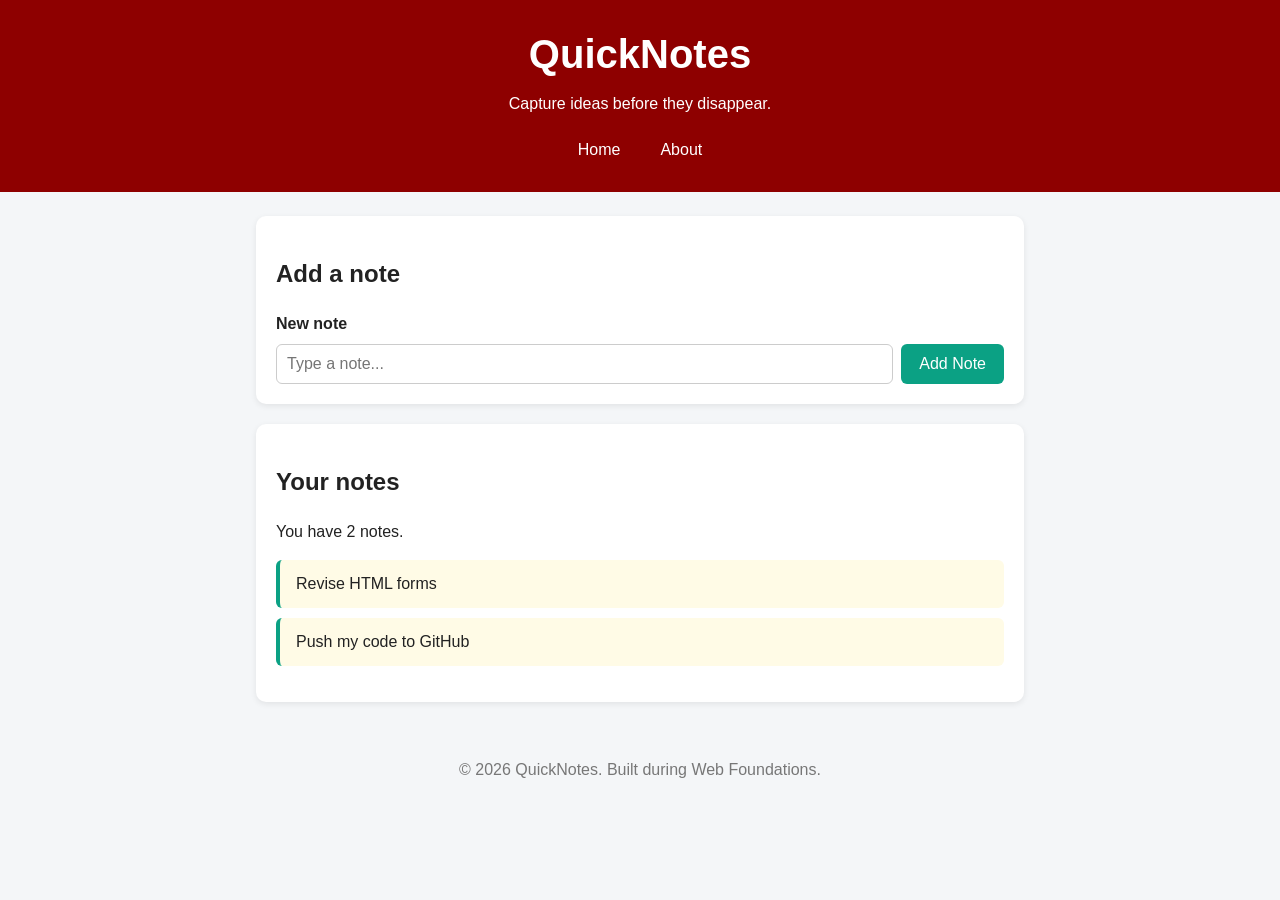
==== day2/index.html @ cf23c52a "Day 2 assignment" ====
<!doctype html>
<html lang="en">
  <head>
    <meta charset="UTF-8" />
    <meta name="viewport" content="width=device-width, initial-scale=1.0" />
    <link rel="stylesheet" href="style.css" />
    <title>QuickNotes</title>
  </head>
  <body>
    <header>
      <h1>QuickNotes</h1>
      <p>Capture ideas before they disappear.</p>
      <nav>
        <a href="index.html">Home</a>
        <a href="about.html">About</a>
      </nav>
    </header>

    <main>
      <section>
        <h2>Add a note</h2>
        <form id="note-form">
          <label for="note-input">New note</label>
          <input type="text" id="note-input" placeholder="Type a note..." />
          <button type="submit">Add Note</button>
        </form>
      </section>

      <section>
        <h2>Your notes</h2>
        <p id="note-count">You have 2 notes.</p>
        <ul id="notes-list">
          <li class="note">Revise HTML forms</li>
          <li class="note">Push my code to GitHub</li>
        </ul>
      </section>
    </main>

    <footer>
      <p>&copy; 2026 QuickNotes. Built during Web Foundations.</p>
    </footer>
  </body>
</html>
---- day2/style.css ----
/* 1. Reset: predictable sizing and no default body margin */
*,
*::before,
*::after {
  box-sizing: border-box;
}

body {
  margin: 0;
  font-family: "Segoe UI", Arial, sans-serif;
  background-color: #f4f6f8;
  color: #222;
  line-height: 1.5;
}

/* 2. Header */
header {
  background-color: #8e0000;
  color: white;
  text-align: center;
  padding: 24px 16px;
}

header h1 {
  margin: 0;
  font-size: 2.5rem;
}

header p {
  margin: 8px 0 16px;
}

/* 3. Navigation: centred row with Flexbox */
nav {
  display: flex;
  justify-content: center;
  gap: 16px;
}

nav a {
  color: white;
  text-decoration: none;
  padding: 6px 12px;
  border-radius: 6px;
  transition:
    background-color 0.2s ease,
    transform 0.2s ease;
}

nav a:hover {
  background-color: rgba(255, 255, 255, 0.25);
  text-decoration: underline;
  transform: translateY(-2px);
}

/* 4. Centred main content with a maximum width, sections as white cards */
main {
  max-width: 800px;
  margin: 24px auto;
  padding: 0 16px;
}

section {
  background: white;
  padding: 20px;
  border-radius: 10px;
  margin-bottom: 20px;
  box-shadow: 0 2px 6px rgba(0, 0, 0, 0.08);
}

/* 5. Home page: note form and notes list */
#note-form {
  display: flex;
  gap: 8px;
  flex-wrap: wrap;
}

#note-form label {
  width: 100%;
  font-weight: bold;
}

#note-input {
  flex: 1;
  padding: 10px;
  border: 1px solid #ccc;
  border-radius: 6px;
  font-size: 1rem;
}

#notes-list {
  list-style: none;
  padding: 0;
}

.note {
  background-color: #fffbe6;
  border-left: 4px solid #0ba184;
  padding: 12px 16px;
  margin-bottom: 10px;
  border-radius: 6px;
}

/* 6. Features list: responsive card grid with CSS Grid */
.features {
  list-style: none;
  padding: 0;
  display: grid;
  grid-template-columns: repeat(auto-fit, minmax(180px, 1fr));
  gap: 16px;
}

.features li {
  background-color: #fffbe6;
  border-left: 4px solid #0ba184;
  border-radius: 8px;
  padding: 16px;
  box-shadow: 0 1px 4px rgba(0, 0, 0, 0.1);
}

/* 7. Shortcuts table */
table {
  width: 100%;
  border-collapse: collapse;
}

th,
td {
  border: 1px solid #ccc;
  padding: 10px 14px;
  text-align: left;
}

th {
  background-color: #f0f0f0;
}

/* 8. Feedback form: fields stacked vertically at full width */
#feedback-form {
  display: flex;
  flex-direction: column;
  gap: 8px;
}

#feedback-form label {
  font-weight: bold;
}

#feedback-form input,
#feedback-form textarea {
  width: 100%;
  padding: 10px;
  border: 1px solid #ccc;
  border-radius: 6px;
  font-size: 1rem;
  font-family: inherit;
}

/* 9. Buttons with a smooth hover transition */
button {
  background-color: #0ba184;
  color: white;
  border: none;
  padding: 10px 18px;
  border-radius: 6px;
  font-size: 1rem;
  cursor: pointer;
  transition:
    background-color 0.2s ease,
    transform 0.2s ease;
}

button:hover {
  background-color: #088a70;
  transform: translateY(-2px);
}

/* 10. Footer */
footer {
  text-align: center;
  color: #777;
  padding: 16px;
}

/* 11. Phones: smaller header, stacked note form */
@media (max-width: 600px) {
  header {
    padding: 16px 12px;
  }

  header h1 {
    font-size: 1.5rem;
  }

  #note-form {
    flex-direction: column;
  }
}
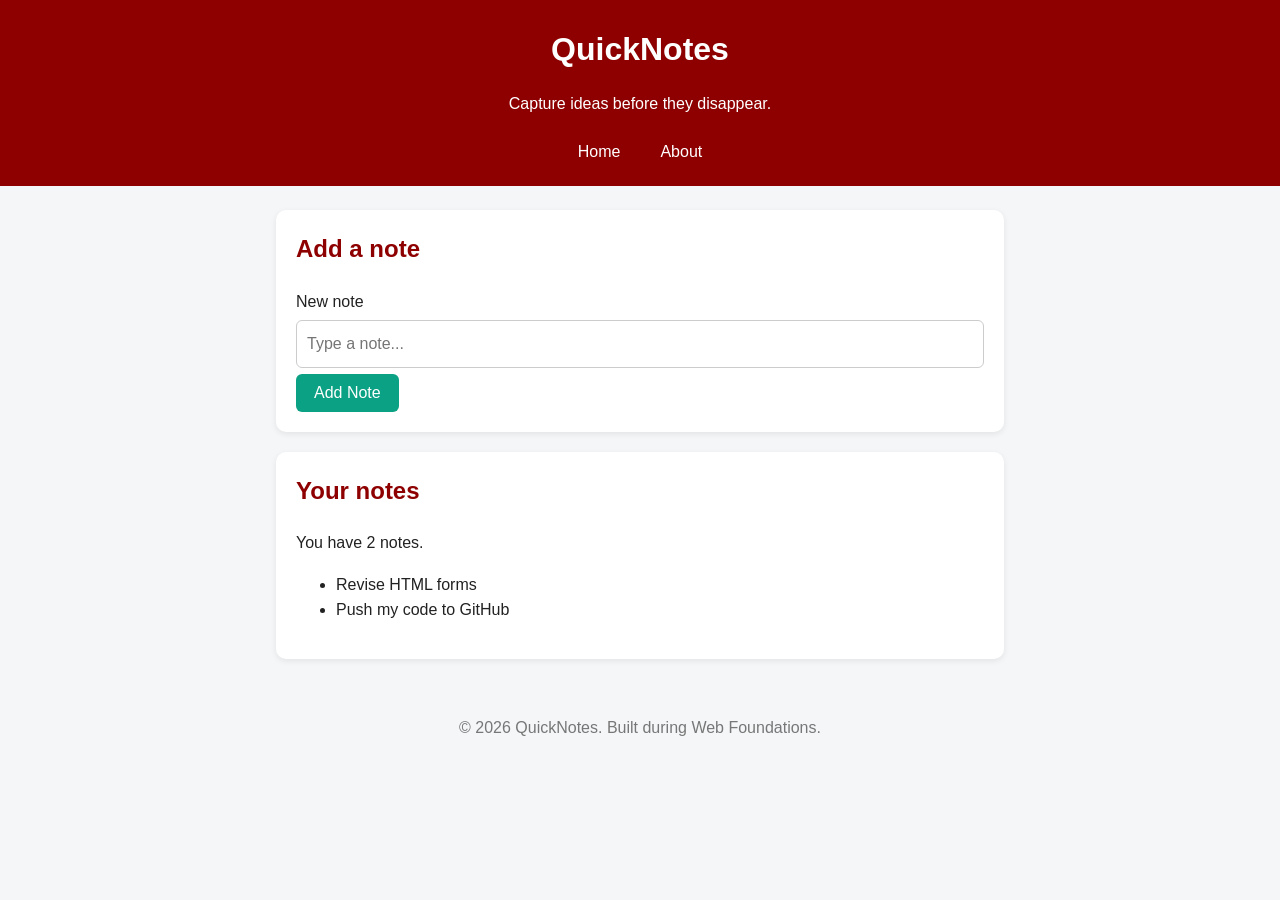
==== commit ad2b2ef0: "Day 2 assignment" ====
--- a/day2/index.html
+++ b/day2/index.html
@@ -3,8 +3,8 @@
   <head>
     <meta charset="UTF-8" />
     <meta name="viewport" content="width=device-width, initial-scale=1.0" />
+    <title>QuickNotes</title>
     <link rel="stylesheet" href="style.css" />
-    <title>QuickNotes</title>
   </head>
   <body>
     <header>
@@ -30,8 +30,8 @@
         <h2>Your notes</h2>
         <p id="note-count">You have 2 notes.</p>
         <ul id="notes-list">
-          <li class="note">Revise HTML forms</li>
-          <li class="note">Push my code to GitHub</li>
+          <li>Revise HTML forms</li>
+          <li>Push my code to GitHub</li>
         </ul>
       </section>
     </main>
--- a/day2/style.css
+++ b/day2/style.css
@@ -4,62 +4,54 @@
 *::after {
   box-sizing: border-box;
 }
-
+ 
 body {
   margin: 0;
   font-family: "Segoe UI", Arial, sans-serif;
   background-color: #f4f6f8;
   color: #222;
-  line-height: 1.5;
+  line-height: 1.6;
 }
-
+ 
 /* 2. Header */
 header {
   background-color: #8e0000;
   color: white;
   text-align: center;
-  padding: 24px 16px;
+  padding: 24px 16px 16px;
 }
-
+ 
 header h1 {
   margin: 0;
-  font-size: 2.5rem;
 }
-
-header p {
-  margin: 8px 0 16px;
-}
-
-/* 3. Navigation: centred row with Flexbox */
+ 
+/* 3. Navigation with Flexbox */
 nav {
   display: flex;
   justify-content: center;
   gap: 16px;
+  margin-top: 12px;
 }
-
+ 
 nav a {
   color: white;
   text-decoration: none;
   padding: 6px 12px;
   border-radius: 6px;
-  transition:
-    background-color 0.2s ease,
-    transform 0.2s ease;
+  transition: background-color 0.2s ease;
 }
-
+ 
 nav a:hover {
-  background-color: rgba(255, 255, 255, 0.25);
-  text-decoration: underline;
-  transform: translateY(-2px);
+  background-color: rgb(241, 84, 84);
 }
-
-/* 4. Centred main content with a maximum width, sections as white cards */
+ 
+/* 4. Main content and section cards */
 main {
-  max-width: 800px;
+  max-width: 760px;
   margin: 24px auto;
   padding: 0 16px;
 }
-
+ 
 section {
   background: white;
   padding: 20px;
@@ -67,97 +59,70 @@
   margin-bottom: 20px;
   box-shadow: 0 2px 6px rgba(0, 0, 0, 0.08);
 }
-
-/* 5. Home page: note form and notes list */
-#note-form {
-  display: flex;
-  gap: 8px;
-  flex-wrap: wrap;
+ 
+h2,
+h3 {
+  color: #8e0000;
+  margin-top: 0;
 }
-
-#note-form label {
-  width: 100%;
-  font-weight: bold;
-}
-
-#note-input {
-  flex: 1;
-  padding: 10px;
-  border: 1px solid #ccc;
-  border-radius: 6px;
-  font-size: 1rem;
-}
-
-#notes-list {
-  list-style: none;
-  padding: 0;
-}
-
-.note {
-  background-color: #fffbe6;
-  border-left: 4px solid #0ba184;
-  padding: 12px 16px;
-  margin-bottom: 10px;
-  border-radius: 6px;
-}
-
-/* 6. Features list: responsive card grid with CSS Grid */
+ 
+/* 5. Features as a responsive grid of cards */
 .features {
   list-style: none;
   padding: 0;
   display: grid;
   grid-template-columns: repeat(auto-fit, minmax(180px, 1fr));
-  gap: 16px;
+  gap: 12px;
 }
-
+ 
 .features li {
-  background-color: #fffbe6;
+  background-color: #e6f6f1;
   border-left: 4px solid #0ba184;
-  border-radius: 8px;
-  padding: 16px;
-  box-shadow: 0 1px 4px rgba(0, 0, 0, 0.1);
+  padding: 12px;
+  border-radius: 6px;
 }
-
-/* 7. Shortcuts table */
+ 
+/* 6. Shortcuts table */
 table {
   width: 100%;
-  border-collapse: collapse;
+  border-collapse: collapse; /* merge double borders into one */
 }
-
+ 
 th,
 td {
-  border: 1px solid #ccc;
-  padding: 10px 14px;
+  border: 1px solid #ddd;
+  padding: 8px 12px;
   text-align: left;
 }
-
+ 
 th {
   background-color: #f0f0f0;
 }
-
-/* 8. Feedback form: fields stacked vertically at full width */
-#feedback-form {
+ 
+/* 7. Forms */
+form {
   display: flex;
   flex-direction: column;
-  gap: 8px;
+  gap: 6px;
 }
-
-#feedback-form label {
-  font-weight: bold;
-}
-
-#feedback-form input,
-#feedback-form textarea {
+ 
+input,
+textarea {
   width: 100%;
   padding: 10px;
   border: 1px solid #ccc;
   border-radius: 6px;
-  font-size: 1rem;
-  font-family: inherit;
+  font: inherit; /* use the page font instead of the browser default */
 }
-
-/* 9. Buttons with a smooth hover transition */
+ 
+input:focus,
+textarea:focus {
+  outline: 2px solid #0ba184;
+  border-color: #0ba184;
+}
+ 
 button {
+  align-self: flex-start;
   background-color: #0ba184;
   color: white;
   border: none;
@@ -165,34 +130,32 @@
   border-radius: 6px;
   font-size: 1rem;
   cursor: pointer;
-  transition:
-    background-color 0.2s ease,
-    transform 0.2s ease;
+  transition: background-color 0.2s ease, transform 0.2s ease;
 }
-
+ 
 button:hover {
   background-color: #088a70;
   transform: translateY(-2px);
 }
-
-/* 10. Footer */
+ 
+/* 8. Footer */
 footer {
   text-align: center;
   color: #777;
   padding: 16px;
 }
-
-/* 11. Phones: smaller header, stacked note form */
+ 
+/* 9. Small screens */
 @media (max-width: 600px) {
   header {
-    padding: 16px 12px;
+    padding: 16px 12px 12px;
   }
-
+ 
   header h1 {
-    font-size: 1.5rem;
+    font-size: 1.6rem;
   }
-
-  #note-form {
-    flex-direction: column;
+ 
+  section {
+    padding: 16px;
   }
-}
+}
